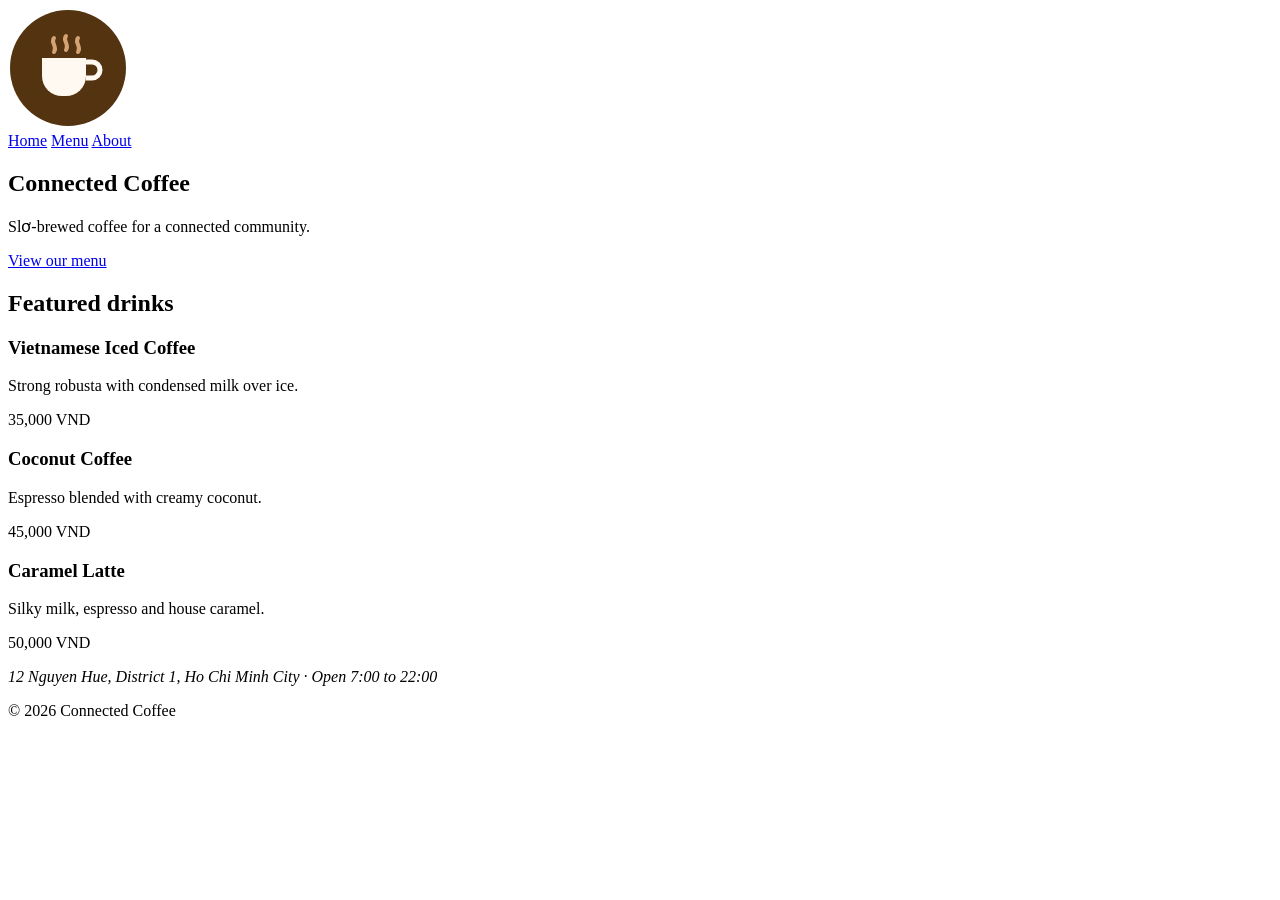
==== Lab01-Connected-Coffee/index.html @ 037598c2 "Practicing Lab01 Connected Coffee - HTML semantic structure" ====
<!DOCTYPE html>
<html lang="en">
    <head>
        <meta charset="UTF-8">
        <meta name="viewport" content="width=device-width, initial-scale=1.0">
        <link rel="stylesheet" href="CSS/styles.css">
        <title>Connected Coffee | Home</title>   
    </head> 
    <body>
        <header>
            <img src="images/logo.svg" alt="Connected Coffee Logo" class="logo">
            <nav class="main-nav">
                <a href="#index.html">Home</a>
                <a href="#menu.html">Menu</a>
                <a href="#about.html">About</a>  
            </nav>
        </header>
        <main>
            <section id="about" class="hero">
                <h1>Connected Coffee</h1>
                <p>Slơ-brewed coffee for a connected community.</p>
                <a href="#menu.html" class="btn">View our menu</a>
            </section>
            <section id="menu" class="menu">
                <h2>Featured drinks</h2>
                <div class="menu-items">
                    <div class="menu-item">
                        <h3>Vietnamese Iced Coffee</h3>
                        <p class="description">Strong robusta with condensed milk over ice.</p>
                        <p class="price">35,000 VND</p>
                    </div>
                    <div class="menu-item">
                        <h3>Coconut Coffee</h3>
                        <p class="description">Espresso blended with creamy coconut.</p>
                        <p class="price">45,000 VND</p>
                    </div>
                    <div class="menu-item">
                        <h3>Caramel Latte</h3>
                        <p class="description">Silky milk, espresso and house caramel.</p>
                        <p class="price">50,000 VND</p>
                    </div>
                </div>
        </main>
        <footer>
            <address>
                12 Nguyen Hue, District 1, Ho Chi Minh City · Open 7:00 to 22:00
            </address>
            <p>&copy; 2026 Connected Coffee</p>
        </footer>
    </body>
</html>
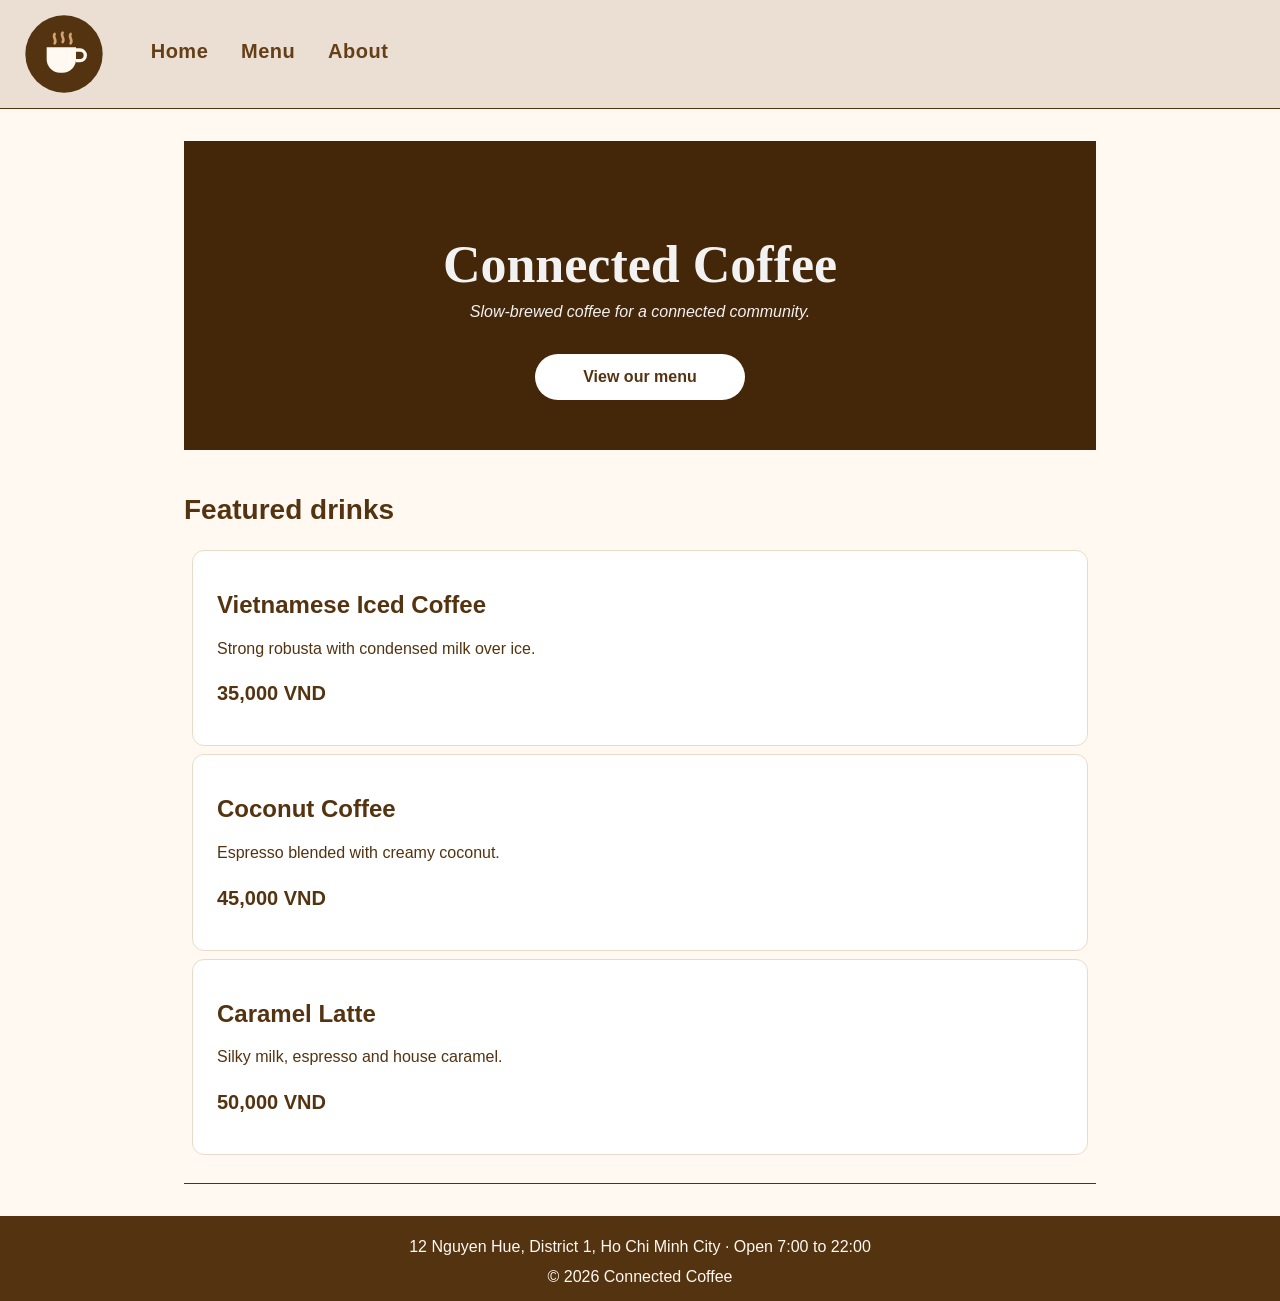
==== commit ae786a72: "Added style.css" ====
--- a/Lab01-Connected-Coffee/index.html
+++ b/Lab01-Connected-Coffee/index.html
@@ -3,22 +3,23 @@
     <head>
         <meta charset="UTF-8">
         <meta name="viewport" content="width=device-width, initial-scale=1.0">
-        <link rel="stylesheet" href="CSS/styles.css">
+        <link rel="stylesheet" href="CSS/style.css">
         <title>Connected Coffee | Home</title>   
     </head> 
     <body>
-        <header>
-            <img src="images/logo.svg" alt="Connected Coffee Logo" class="logo">
+        <header class="site-header">
+            <img src="images/logo.svg" alt="Connected Coffee Logo" class="logo" width="80" height="80">
             <nav class="main-nav">
-                <a href="#index.html">Home</a>
-                <a href="#menu.html">Menu</a>
+                &nbsp;&nbsp;&nbsp;&nbsp;
+                <a href="#index.html">Home</a> &nbsp;&nbsp;
+                <a href="#menu.html">Menu</a> &nbsp;&nbsp;
                 <a href="#about.html">About</a>  
             </nav>
         </header>
-        <main>
+        <main class="site-content">
             <section id="about" class="hero">
                 <h1>Connected Coffee</h1>
-                <p>Slơ-brewed coffee for a connected community.</p>
+                <p>Slow-brewed coffee for a connected community.</p>
                 <a href="#menu.html" class="btn">View our menu</a>
             </section>
             <section id="menu" class="menu">
@@ -41,8 +42,8 @@
                     </div>
                 </div>
         </main>
-        <footer>
-            <address>
+        <footer class="site-footer">
+            <address class="contact-info">
                 12 Nguyen Hue, District 1, Ho Chi Minh City · Open 7:00 to 22:00
             </address>
             <p>&copy; 2026 Connected Coffee</p>
--- a/Lab01-Connected-Coffee/CSS/style.css
+++ b/Lab01-Connected-Coffee/CSS/style.css
@@ -0,0 +1,170 @@
+/* Đưa page về dạng box có border-box */
+* {
+  box-sizing: border-box;
+}
+
+/* Thiết lập các thuộc tính cơ bản cho body */
+body {
+  margin: 0;
+  background-color: #fff9f2;
+  color: #2d2118;
+  font-family: Arial, sans-serif;
+  line-height: 1.6;
+}
+
+/* Thiết lập các thuộc tính cơ bản cho header */
+h1,
+h2,
+h3 {
+  color: #543310;
+  line-height: 1.2;
+}
+
+/* =========== HEADER AND NAVIGATION =========== */
+
+.site-header {
+  background-color: #ebdfd3;
+  color: #543310;
+  padding: 14px 24px;
+  border-bottom: 1px solid #543310;
+  position: sticky;
+  top: 0;
+}
+
+.site-header img {
+  vertical-align: middle;
+}
+
+.site-header nav {
+  display: inline-block;
+  margin-left: 20px;
+}
+
+.site-header nav a {
+  color: #643f18;
+  font-family: Arial, sans-serif;
+  font-size: 20px;
+  text-decoration: none;
+  margin-right: 15px;
+  font-weight: bold;
+  letter-spacing: 0.5px;
+}
+
+.site-header nav a:hover {
+  color: #281b10;
+  text-decoration: underline;
+}
+
+/* =========== MAIN CONTENT =========== */
+
+main {
+  padding: 32px 24px;
+  max-width: 960px;
+  margin: 0 auto;
+  background-color: #fff9f2;
+}
+
+.hero {
+  text-align: center;
+  background-color: #442608;
+  color: #f2f2f2;
+  padding: 50px 20px;
+}
+
+.hero h1 {
+  color: #f2f2f2;
+  font-family: Cambria, Cochin, Georgia, Times, "Times New Roman", serif;
+  font-size: 52px;
+  margin-bottom: 4px;
+}
+
+.hero p {
+  font-size: 16px;
+  font-style: italic;
+  margin-top: -2px;
+  margin-bottom: 30px;
+}
+
+.btn {
+  display: inline-block;
+  background-color: #ffffff;
+  color: #543310;
+  font-size: 16px;
+  padding: 10px 48px;
+  text-decoration: none;
+  border-radius: 25px;
+  font-weight: bold;
+  transition: background-color 0.3s ease;
+}
+
+.btn:hover {
+  border: 4px solid #c18f5a;
+}
+
+/* =========== Menu =========== */
+
+.menu {
+  display: relative;
+  justify-content: space-between;
+  align-items: center;
+  background-color: #fff9f2;
+  padding: 20px 0;
+  border-bottom: 1px solid #543310;
+}
+
+.menu-item {
+  margin: 8px; /* margin: space to the next card */
+  padding: 16px 24px; /* padding: space inside the border */
+  border: 1px solid #eadbc8; /* border: the outline */
+  border-radius: 12px;
+  background-color: #ffffff;
+}
+
+.menu h2 {
+  color: #543310;
+  font-family: arial, sans-serif;
+  font-size: 28px;
+  font-weight: 1200;
+}
+
+.menu-item h3 {
+  color: #543310;
+  font-family: arial, sans-serif;
+  font-size: 24px;
+  font-weight: 1200;
+  margin-bottom: 4px;
+}
+
+.description {
+  color: #543310;
+  font-family: arial, sans-serif;
+  font-size: 16px;
+  font-weight: 400;
+}
+
+.price {
+  color: #543310;
+  font-family: arial, sans-serif;
+  font-size: 20px;
+  font-weight: bold;
+  margin-top: 8px;
+}
+
+/* ========== FOOTER ========== */
+
+.site-footer{
+    padding: 8px;
+  text-align: center;
+  background-color: #543310;  /* brown background */
+  color: #fff9f2;             /* cream text for enough contrast */
+}
+
+.site-footer address {
+  font-style: normal;
+  margin-top: 10px;
+
+}
+
+.site-footer p {
+  margin: 4px 0;
+}
